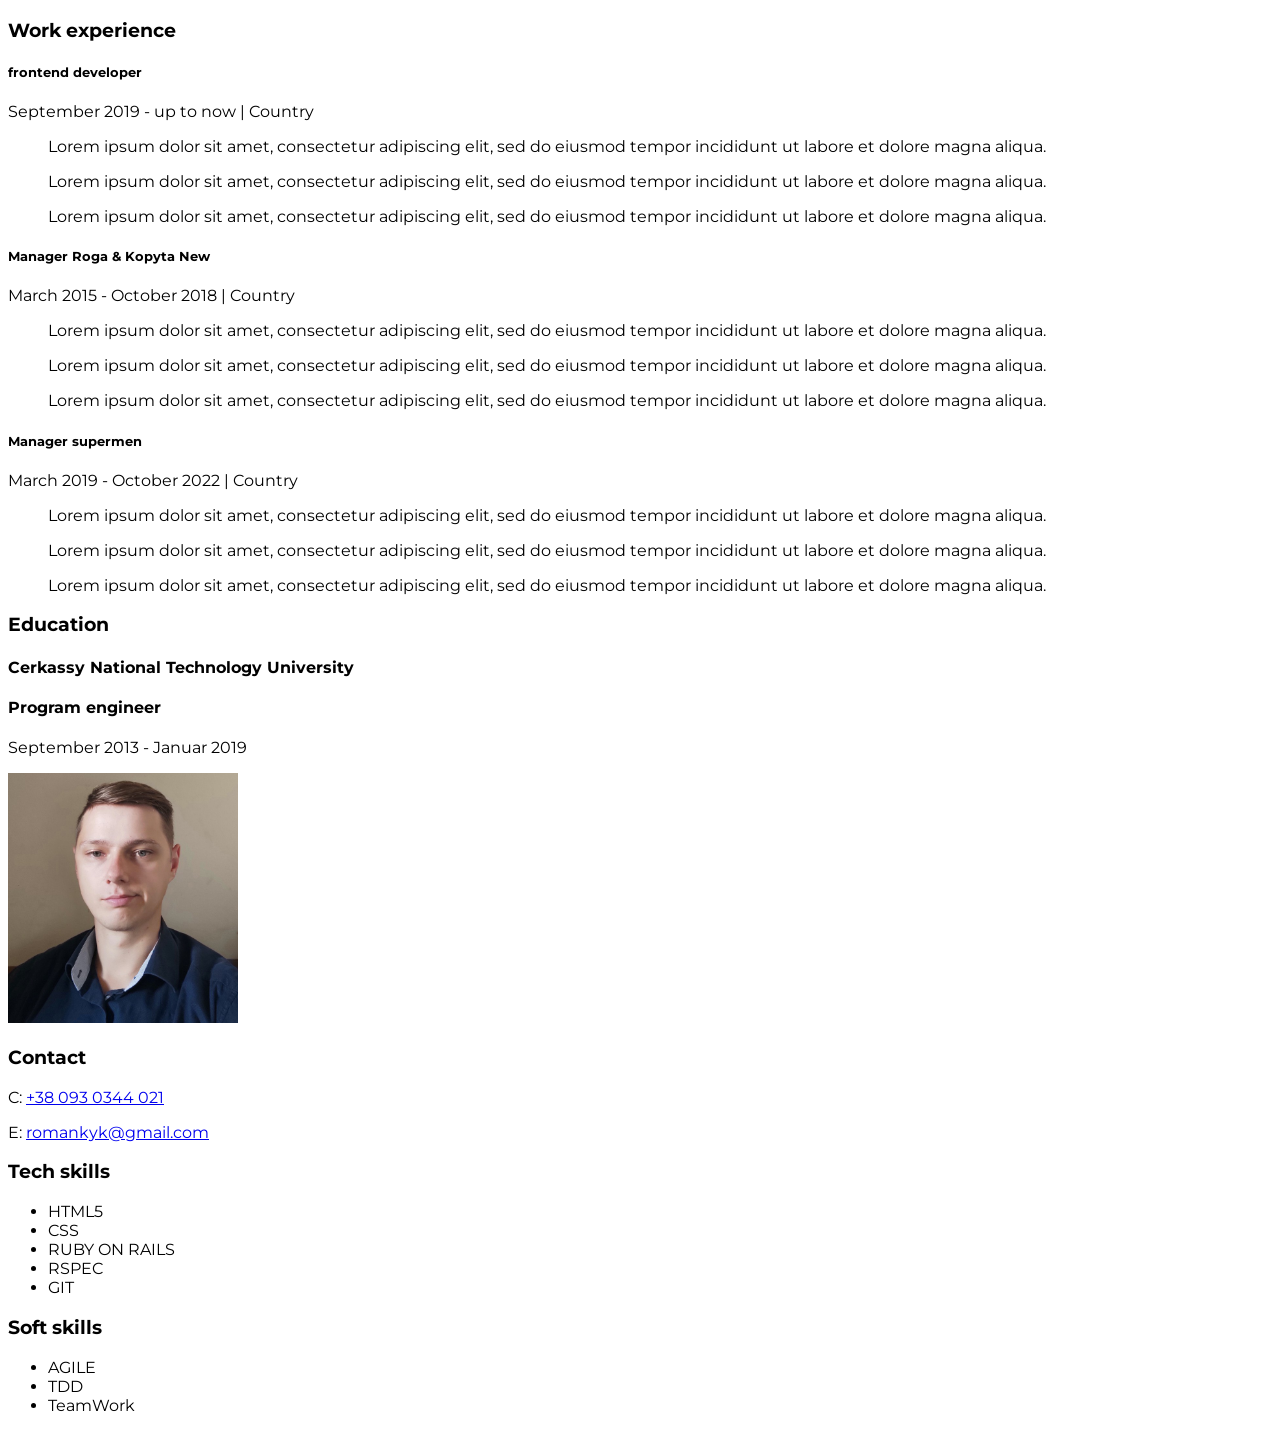
==== index.html @ 3b80d014 "create from scratch basic struture, my photo, base css" ====
<!doctype html>
<html lang="en">
<head>
    <meta charset="UTF-8">
    <meta name="viewport"
          content="width=device-width, user-scalable=no, initial-scale=1.0, maximum-scale=1.0, minimum-scale=1.0">
    <meta http-equiv="X-UA-Compatible" content="ie=edge">
    <title>Document</title>
    <link rel="preconnect" href="https://fonts.googleapis.com">
    <link rel="preconnect" href="https://fonts.gstatic.com" crossorigin>
    <link href="https://fonts.googleapis.com/css2?family=Montserrat:wght@400;700&display=swap" rel="stylesheet">
    <link  rel="stylesheet" href="style/styles.css">
</head>
<body>
<! main>
<div>
    <! main contant>
    <div>
        <! --Work-->
        <div>
            <h3>Work experience</h3>
            <! --company1-- >
            <div>
                <h5>frontend developer</h5>
                <p>September 2019 - up to now   |  Country</p>
                <ul>Lorem ipsum dolor sit amet, consectetur adipiscing elit, sed do eiusmod tempor incididunt ut labore et dolore magna aliqua. </ul>
                <ul>Lorem ipsum dolor sit amet, consectetur adipiscing elit, sed do eiusmod tempor incididunt ut labore et dolore magna aliqua. </ul>
                <ul>Lorem ipsum dolor sit amet, consectetur adipiscing elit, sed do eiusmod tempor incididunt ut labore et dolore magna aliqua. </ul>
            </div>
            <! --company2-- >
            <div>
                <h5>Manager Roga & Kopyta New</h5>
                <p>March 2015 - October 2018   |   Country</p>
                <ul>Lorem ipsum dolor sit amet, consectetur adipiscing elit, sed do eiusmod tempor incididunt ut labore et dolore magna aliqua. </ul>
                <ul>Lorem ipsum dolor sit amet, consectetur adipiscing elit, sed do eiusmod tempor incididunt ut labore et dolore magna aliqua. </ul>
                <ul>Lorem ipsum dolor sit amet, consectetur adipiscing elit, sed do eiusmod tempor incididunt ut labore et dolore magna aliqua. </ul>
            </div>
            <! --company2-- >
            <div>
                <h5>Manager supermen</h5>
                <p>March 2019 - October 2022   |   Country</p>
                <ul>Lorem ipsum dolor sit amet, consectetur adipiscing elit, sed do eiusmod tempor incididunt ut labore et dolore magna aliqua. </ul>
                <ul>Lorem ipsum dolor sit amet, consectetur adipiscing elit, sed do eiusmod tempor incididunt ut labore et dolore magna aliqua. </ul>
                <ul>Lorem ipsum dolor sit amet, consectetur adipiscing elit, sed do eiusmod tempor incididunt ut labore et dolore magna aliqua. </ul>
            </div>
        </div>
        <! --Education-->
        <div>
            <h3>Education</h3>
            <h4>Cerkassy National Technology University</h4>
            <h4>Program engineer</h4>
            <p>September 2013 - Januar 2019</p>

        </div>
    </div>
    <! --sidebar-->
    <aside>
        <img src="me.png" alt="my photo" width="230" height="250">
        <! --Contact-->
        <div>
            <h3>Contact</h3>
                <p>C: <a href="tel:+380930344021"> +38 093 0344 021 </a></p>
                <p>E: <a href="mailto:romankyk@gmail.com"> romankyk@gmail.com </a></p>
        </div>
        <! --Tech skills-->
        <div>
            <h3>Tech skills</h3>
            <ul>
                <li>HTML5</li>
                <li>CSS</li>
                <li>RUBY ON RAILS</li>
                <li>RSPEC</li>
                <li>GIT</li>
            </ul>
        </div>
        <! --Soft skills-->
        <div>
            <h3>Soft skills</h3>
            <ul>
                <li>AGILE</li>
                <li>TDD</li>
                <li>TeamWork</li>
            </ul>
        </div>
    </aside>
</div>
</body>
</html>
---- style/styles.css ----
body{
    font-family: 'Montserrat', sans-serif;
}
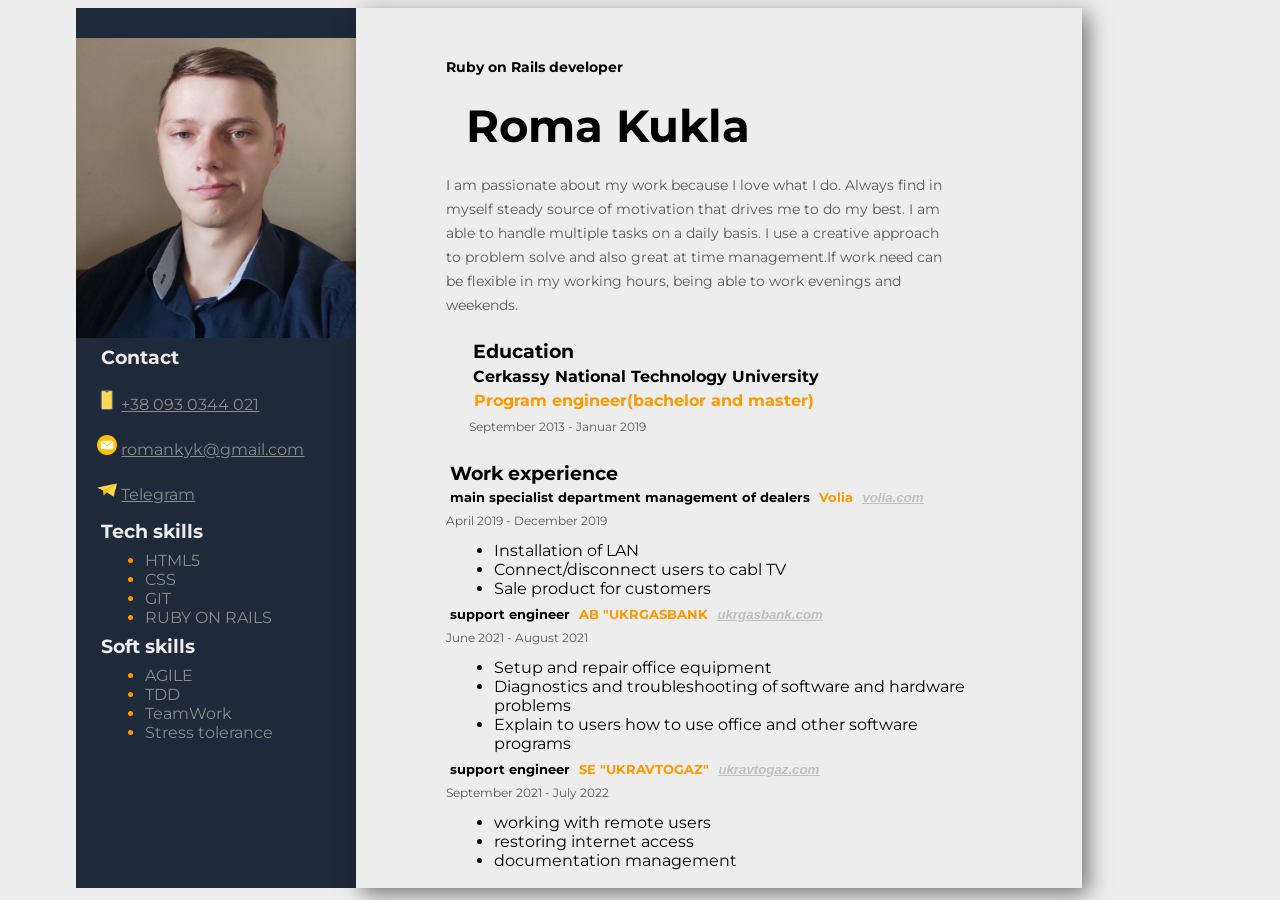
==== commit a860c707: "finish summary" ====
--- a/index.html
+++ b/index.html
@@ -12,74 +12,111 @@
     <link  rel="stylesheet" href="style/styles.css">
 </head>
 <body>
-<! main>
-<div>
-    <! main contant>
-    <div>
+<! --main-->
+<div class="main">
+    <! --main content-->
+    <div class="main_content" >
+        <! --about_me-->
+        <div class="about">
+            <h2 class="about_position">Ruby on Rails developer</h2>
+            <h3 class="about_name">Roma Kukla</h3>
+            <text class="about_description">
+                I am passionate about my work because I love what I do. Always find in myself steady source of motivation
+                that drives me to do my best. I am able to handle multiple tasks on a daily basis. I use a creative approach to problem solve and also
+                great at time management.If work need can be flexible in my working hours, being able to work evenings and weekends.
+            </text>
+        </div>
+        <! --Education-->
+        <div class="education">
+            <h3>Education</h3>
+            <h4>Cerkassy National Technology University</h4>
+            <h4 class="main_title">Program engineer<span>(bachelor and master)</span></h4>
+            <p class="date">September 2013 - Januar 2019</p>
+        </div>
         <! --Work-->
-        <div>
+        <div class="work">
             <h3>Work experience</h3>
             <! --company1-- >
             <div>
-                <h5>frontend developer</h5>
-                <p>September 2019 - up to now   |  Country</p>
-                <ul>Lorem ipsum dolor sit amet, consectetur adipiscing elit, sed do eiusmod tempor incididunt ut labore et dolore magna aliqua. </ul>
-                <ul>Lorem ipsum dolor sit amet, consectetur adipiscing elit, sed do eiusmod tempor incididunt ut labore et dolore magna aliqua. </ul>
-                <ul>Lorem ipsum dolor sit amet, consectetur adipiscing elit, sed do eiusmod tempor incididunt ut labore et dolore magna aliqua. </ul>
+                <h5>
+                    main specialist department management of dealers
+                    <span class="main_title">Volia</span>
+                    <a class="link" href="https://volia.com/?partner=organic_search&utm_source=google&utm_medium=organic">volia.com</a>
+                </h5>
+                <p class="date">April 2019 - December 2019 </p>
+                <ul>
+                    <li>Installation of LAN</li>
+                    <li>Connect/disconnect users to cabl TV</li>
+                    <li>Sale product for customers</li>
+                </ul>
             </div>
             <! --company2-- >
             <div>
-                <h5>Manager Roga & Kopyta New</h5>
-                <p>March 2015 - October 2018   |   Country</p>
-                <ul>Lorem ipsum dolor sit amet, consectetur adipiscing elit, sed do eiusmod tempor incididunt ut labore et dolore magna aliqua. </ul>
-                <ul>Lorem ipsum dolor sit amet, consectetur adipiscing elit, sed do eiusmod tempor incididunt ut labore et dolore magna aliqua. </ul>
-                <ul>Lorem ipsum dolor sit amet, consectetur adipiscing elit, sed do eiusmod tempor incididunt ut labore et dolore magna aliqua. </ul>
+                <h5>
+                    support engineer
+                    <span class="main_title">AB "UKRGASBANK</span>
+                    <a class="link" href="http://www.ukrgasbank.com/"> ukrgasbank.com </a>
+                </h5>
+                <p class="date">June 2021 - August 2021</p>
+                <ul>
+                    <li>Setup and repair office equipment</li>
+                    <li>Diagnostics and troubleshooting of software and hardware problems</li>
+                    <li>Explain to users how to use office and other software programs</li>
+                </ul>
             </div>
-            <! --company2-- >
+            <! --company3-- >
             <div>
-                <h5>Manager supermen</h5>
-                <p>March 2019 - October 2022   |   Country</p>
-                <ul>Lorem ipsum dolor sit amet, consectetur adipiscing elit, sed do eiusmod tempor incididunt ut labore et dolore magna aliqua. </ul>
-                <ul>Lorem ipsum dolor sit amet, consectetur adipiscing elit, sed do eiusmod tempor incididunt ut labore et dolore magna aliqua. </ul>
-                <ul>Lorem ipsum dolor sit amet, consectetur adipiscing elit, sed do eiusmod tempor incididunt ut labore et dolore magna aliqua. </ul>
+                <h5>
+                    support engineer
+                    <span class="main_title">SE "UKRAVTOGAZ"</span>
+                    <a class="link" href="http://ukravtogaz.com/">ukravtogaz.com</a>
+                </h5>
+                <p class="date">September 2021 - July 2022</p>
+                <ul>
+                    <li>working with remote users</li>
+                    <li>restoring internet access</li>
+                    <li>documentation management</li>
+                </ul>
             </div>
-        </div>
-        <! --Education-->
-        <div>
-            <h3>Education</h3>
-            <h4>Cerkassy National Technology University</h4>
-            <h4>Program engineer</h4>
-            <p>September 2013 - Januar 2019</p>
-
         </div>
     </div>
     <! --sidebar-->
     <aside>
-        <img src="me.png" alt="my photo" width="230" height="250">
+        <img src="me.png" alt="my photo" width="280" height="300">
         <! --Contact-->
-        <div>
-            <h3>Contact</h3>
-                <p>C: <a href="tel:+380930344021"> +38 093 0344 021 </a></p>
-                <p>E: <a href="mailto:romankyk@gmail.com"> romankyk@gmail.com </a></p>
+        <div class="sidebar_except_photo">
+            <h3 class="sidebar_title">Contact</h3>
+            <p>
+                <img src="img/phone.png" class="sidebar_icon">
+                <a href="tel:+380930344021" class="sidebar_data"> +38 093 0344 021 </a>
+            </p>
+            <p>
+                <img src="img/mail.png" class="sidebar_icon">
+                <a href="mailto:romankyk@gmail.com" class="sidebar_data"> romankyk@gmail.com </a>
+            </p>
+            <p>
+                <img src="img/telegram.png" class="sidebar_icon">
+                <a href="https://telegram.me/roman_kukla" class="sidebar_data">Telegram</a>
+            </p>
         </div>
         <! --Tech skills-->
-        <div>
-            <h3>Tech skills</h3>
-            <ul>
-                <li>HTML5</li>
-                <li>CSS</li>
-                <li>RUBY ON RAILS</li>
-                <li>RSPEC</li>
-                <li>GIT</li>
+        <div class="sidebar_except_photo">
+            <h3 class="sidebar_title">Tech skills</h3>
+            <ul class="sidebar_data">
+                <li class="sidebar_dot"><span class="sidebar_data">HTML5</span></li>
+                <li class="sidebar_dot"><span class="sidebar_data">CSS</span></li>
+                <li class="sidebar_dot"><span class="sidebar_data">GIT</span></li>
+                <li class="sidebar_dot"><span class="sidebar_data">RUBY ON RAILS</span></li>
             </ul>
         </div>
         <! --Soft skills-->
-        <div>
-            <h3>Soft skills</h3>
-            <ul>
-                <li>AGILE</li>
-                <li>TDD</li>
-                <li>TeamWork</li>
+        <div class="sidebar_except_photo">
+            <h3 class="sidebar_title">Soft skills</h3>
+            <ul class="sidebar_data">
+                <li class="sidebar_dot"><span class="sidebar_data">AGILE</span></li>
+                <li class="sidebar_dot"><span class="sidebar_data">TDD</span></li>
+                <li class="sidebar_dot"><span class="sidebar_data">TeamWork</span></li>
+                <li class="sidebar_dot"><span class="sidebar_data">Stress tolerance</span></li>
             </ul>
         </div>
     </aside>
--- a/style/styles.css
+++ b/style/styles.css
@@ -1,3 +1,91 @@
 body{
     font-family: 'Montserrat', sans-serif;
+    background-color: #ededed;
+
+}
+.main{
+    display: flex;
+    flex-direction: row-reverse;
+    /*width: 1200px; */
+    margin: auto;
+    width: 70%;
+}
+.main_content{
+    box-shadow: 6px 6px 20px rgba(0, 0, 0, 0.5);
+    padding: 10px 90px;
+}
+.main_title{
+    color: #ff9900;
+    margin: 5px;
+}
+.education{
+    margin: 23px
+}
+
+.about_position{
+    margin-top: 40px;
+    font-weight: bold;
+    font-size: 14px;
+}
+.about_name{
+    font-weight: bold;
+    font-size: 45px;
+        margin: 10px;
+    padding:10px;
+
+}
+.date,
+.about_description{
+    display: block;
+    width: 500px;
+    font-weight: 400;
+    font-size: 14px;
+    line-height: 24px;
+    color: #595959;
+}
+.date{
+    font-size: 12px;
+    padding: 0px;
+    margin: 0;
+}
+.link{
+    color: #bfbfbf;
+    font-style: italic;
+}
+h4, h3, h5{
+    margin:4px;
+}
+ul{
+    margin: 8px;
+}
+/*--------------------------ASIDE-----------------------------*/
+/*--------------------------ASIDE-----------------------------*/
+aside{
+    background-color:  #1E2939;
+    padding-top: 30px;
+}
+.sidebar_except_photo{
+    margin: auto;
+    width: 85%;
+}
+.sidebar_icon{
+    width: 20px;
+    height: 20px;
+    padding-top: 5px;
+}
+.sidebar_title{
+    color: #ededed;
+}
+
+.sidebar_data{
+    color: #8c8c8c;
+}
+.sidebar_contact{
+    margin-right: 7px;
+}
+.sidebar_dot{
+    color: #ff9900;
+}
+
+.work{
 }
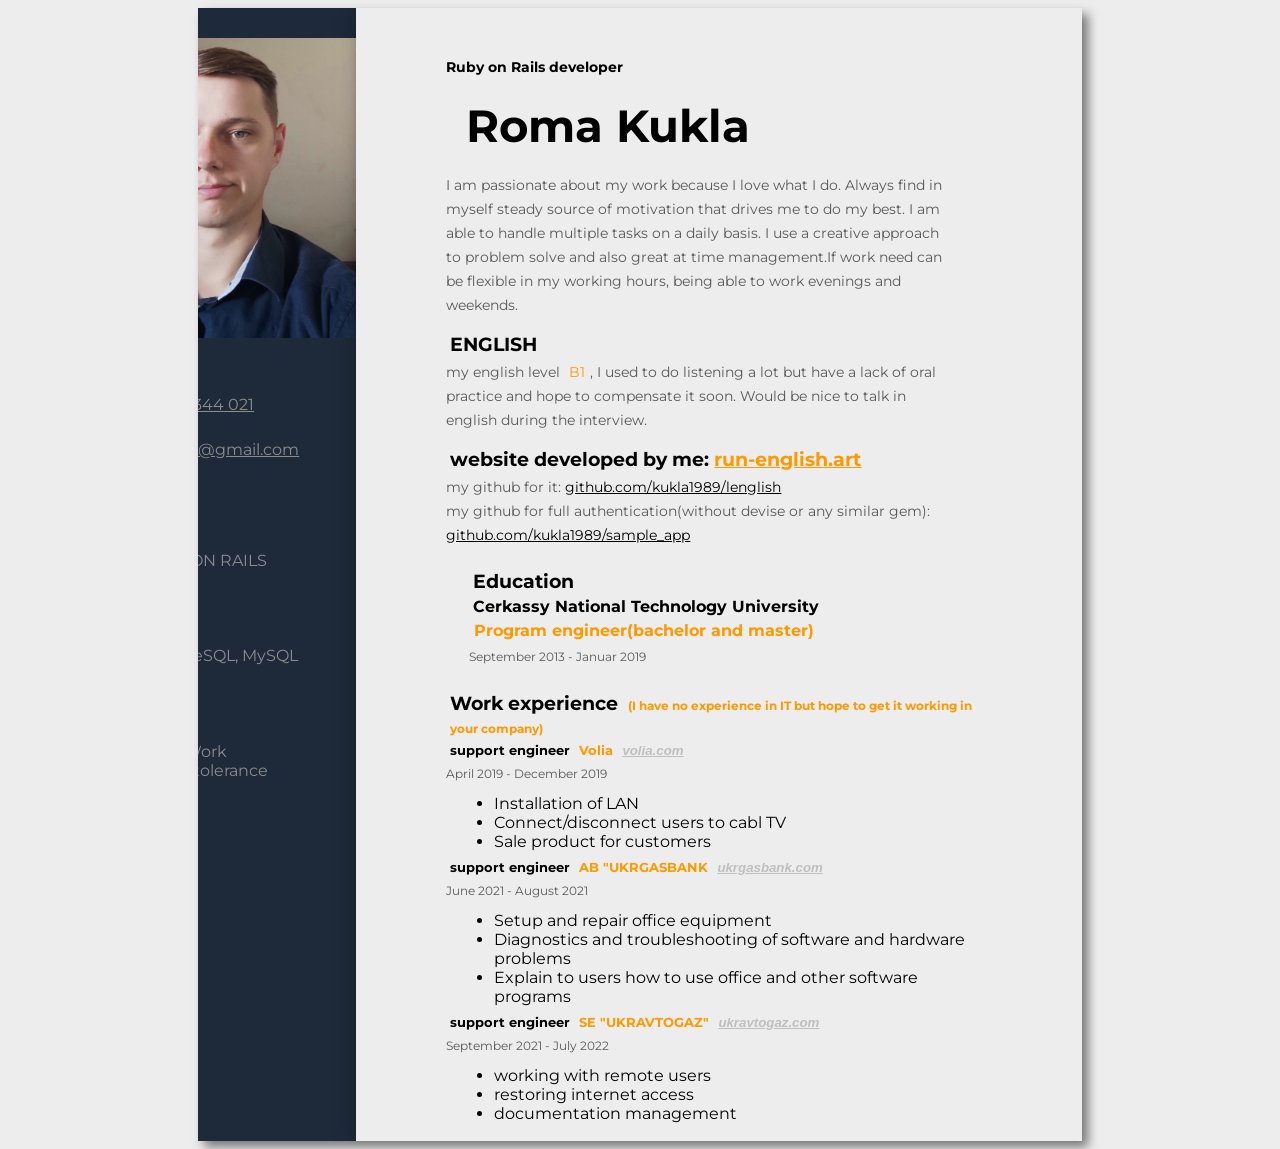
==== commit d1d9e1e2: "rename land.html to index.html" ====
--- a/index.html
+++ b/index.html
@@ -4,16 +4,19 @@
     <meta charset="UTF-8">
     <meta name="viewport"
           content="width=device-width, user-scalable=no, initial-scale=1.0, maximum-scale=1.0, minimum-scale=1.0">
+    <link rel="stylesheet" href="application.css" >
     <meta http-equiv="X-UA-Compatible" content="ie=edge">
-    <title>Document</title>
+    <title>Summary Roman Kukla</title>
     <link rel="preconnect" href="https://fonts.googleapis.com">
     <link rel="preconnect" href="https://fonts.gstatic.com" crossorigin>
     <link href="https://fonts.googleapis.com/css2?family=Montserrat:wght@400;700&display=swap" rel="stylesheet">
     <link  rel="stylesheet" href="style/styles.css">
+
 </head>
 <body>
+
 <! --main-->
-<div class="main">
+<div id="main">
     <! --main content-->
     <div class="main_content" >
         <! --about_me-->
@@ -26,20 +29,36 @@
                 great at time management.If work need can be flexible in my working hours, being able to work evenings and weekends.
             </text>
         </div>
-        <! --Education-->
-        <div class="education">
-            <h3>Education</h3>
-            <h4>Cerkassy National Technology University</h4>
-            <h4 class="main_title">Program engineer<span>(bachelor and master)</span></h4>
-            <p class="date">September 2013 - Januar 2019</p>
-        </div>
-        <! --Work-->
+      <! --english-->
+      <div style="margin-top:1em;margin-bottom: 1em;">
+        <h3> ENGLISH </h3>
+        <text class="about_description">
+          my english level <span class="main_title">B1</span>, I used to do listening a lot but have  a lack of oral
+          practice and hope to compensate it soon. Would be nice to talk in english during the interview.
+        </text>
+      </div>
+      <h3>website developed by me:<a class="main_title" href="http://www.run-english.art">run-english.art</a> </h3>
+      <text class="about_description">my github for it: <a style="color:black;" href="https://github.com/kukla1989/lenglish">
+          github.com/kukla1989/lenglish</a><br>
+      my github for full authentication(without devise or any similar gem):  <a style="color:black;"
+               href="https://github.com/kukla1989/sample_app">github.com/kukla1989/sample_app</a> </text>
+
+      <! --Education-->
+      <div class="education">
+        <h3>Education</h3>
+        <h4>Cerkassy National Technology University</h4>
+        <h4 class="main_title">Program engineer<span>(bachelor and master)</span></h4>
+        <p class="date">September 2013 - Januar 2019</p>
+      </div>
+
+      <! --Work-->
         <div class="work">
-            <h3>Work experience</h3>
+            <h3>Work experience <span class="main_title" style="font-size:0.65em;">(I have no experience in IT but hope to get it
+              working in your company)</span> </h3>
             <! --company1-- >
             <div>
                 <h5>
-                    main specialist department management of dealers
+                  support engineer
                     <span class="main_title">Volia</span>
                     <a class="link" href="https://volia.com/?partner=organic_search&utm_source=google&utm_medium=organic">volia.com</a>
                 </h5>
@@ -82,20 +101,20 @@
     </div>
     <! --sidebar-->
     <aside>
-        <img src="me.png" alt="my photo" width="280" height="300">
+        <img src="images/me.png" alt="my photo" height="300" width="280" style="margin-left: 0.35em;">
         <! --Contact-->
         <div class="sidebar_except_photo">
             <h3 class="sidebar_title">Contact</h3>
             <p>
-                <img src="img/phone.png" class="sidebar_icon">
+                <img src="images/phone.png" alt="phone.ico" class="sidebar_icon">
                 <a href="tel:+380930344021" class="sidebar_data"> +38 093 0344 021 </a>
             </p>
             <p>
-                <img src="img/mail.png" class="sidebar_icon">
+                <img src="images/mail.png" alt="mail.ico" class="sidebar_icon">
                 <a href="mailto:romankyk@gmail.com" class="sidebar_data"> romankyk@gmail.com </a>
             </p>
             <p>
-                <img src="img/telegram.png" class="sidebar_icon">
+                <img src="images/telegram.png" alt="telegram.ico" class="sidebar_icon">
                 <a href="https://telegram.me/roman_kukla" class="sidebar_data">Telegram</a>
             </p>
         </div>
@@ -103,10 +122,12 @@
         <div class="sidebar_except_photo">
             <h3 class="sidebar_title">Tech skills</h3>
             <ul class="sidebar_data">
+                <li class="sidebar_dot"><span class="sidebar_data">RUBY ON RAILS</span></li>
+                <li class="sidebar_dot"><span class="sidebar_data">JS</span></li>
                 <li class="sidebar_dot"><span class="sidebar_data">HTML5</span></li>
                 <li class="sidebar_dot"><span class="sidebar_data">CSS</span></li>
                 <li class="sidebar_dot"><span class="sidebar_data">GIT</span></li>
-                <li class="sidebar_dot"><span class="sidebar_data">RUBY ON RAILS</span></li>
+                <li class="sidebar_dot"><span class="sidebar_data">PostgreSQL, MySQL</span></li>
             </ul>
         </div>
         <! --Soft skills-->
@@ -121,5 +142,13 @@
         </div>
     </aside>
 </div>
+    <script>
+      //element = document.getElementById("main")
+      if(screen.width > 800){
+          document.getElementById("main").style.width = "70%";
+      } else {
+         document.getElementById("main").style.width = "98%";
+      }
+    </script>
 </body>
 </html>
--- a/application.css
+++ b/application.css
@@ -0,0 +1,118 @@
+/*
+ * This is a manifest file that'll be compiled into application.css, which will include all the files
+ * listed below.
+ *
+ * Any CSS (and SCSS, if configured) file within this directory, lib/assets/stylesheets, or any plugin's
+ * vendor/assets/stylesheets directory can be referenced here using a relative path.
+ *
+ * You're free to add application-wide styles to this file and they'll appear at the bottom of the
+ * compiled file so the styles you add here take precedence over styles defined in any other CSS
+ * files in this directory. Styles in this file should be added after the last require_* statement.
+ * It is generally better to create a new file per style scope.
+ *
+ *= require_tree .
+ *= require_self
+ */
+body{
+    font-family: 'Montserrat', sans-serif;
+    background-color: #ededed;
+
+    overflow-x: scroll;
+
+}
+#main{
+
+    display: flex;
+    flex-direction: row-reverse;
+
+    margin: auto;
+
+    overflow-x: scroll;
+    box-shadow: 6px 6px 10px rgba(0, 0, 0, 0.5);
+}
+.main_content{
+
+
+    padding: 10px 90px;
+
+}
+aside{
+
+    background-color:  #1E2939;
+    padding-top: 30px;
+}
+
+.main_title{
+    color: #ff9900;
+    margin: 5px;
+}
+.education{
+    margin: 23px;
+    margin-left: 0;
+}
+
+.about_position{
+    margin-top: 40px;
+    font-weight: bold;
+    font-size: 14px;
+}
+.about_name{
+    font-weight: bold;
+    font-size: 45px;
+        margin: 10px;
+    padding:10px;
+
+}
+.date,
+.about_description{
+    display: block;
+    width: 500px;
+    font-weight: 400;
+    font-size: 14px;
+    line-height: 24px;
+    color: #595959;
+}
+.date{
+    font-size: 12px;
+    padding: 0px;
+    margin: 0;
+}
+.link{
+    color: #bfbfbf;
+    font-style: italic;
+}
+h4, h3, h5{
+    margin:4px;
+}
+
+ul{
+    margin: 8px;
+}
+/*--------------------------ASIDE-----------------------------*/
+/*--------------------------ASIDE-----------------------------*/
+
+.sidebar_except_photo{
+    margin: auto;
+    width: 85%;
+}
+.sidebar_icon{
+    width: 20px;
+    height: 20px;
+    padding-top: 5px;
+}
+.sidebar_title{
+    color: #ededed;
+}
+
+.sidebar_data{
+    color: #8c8c8c;
+}
+.sidebar_contact{
+    margin-right: 7px;
+}
+.sidebar_dot{
+    color: #ff9900;
+}
+
+.work{
+}
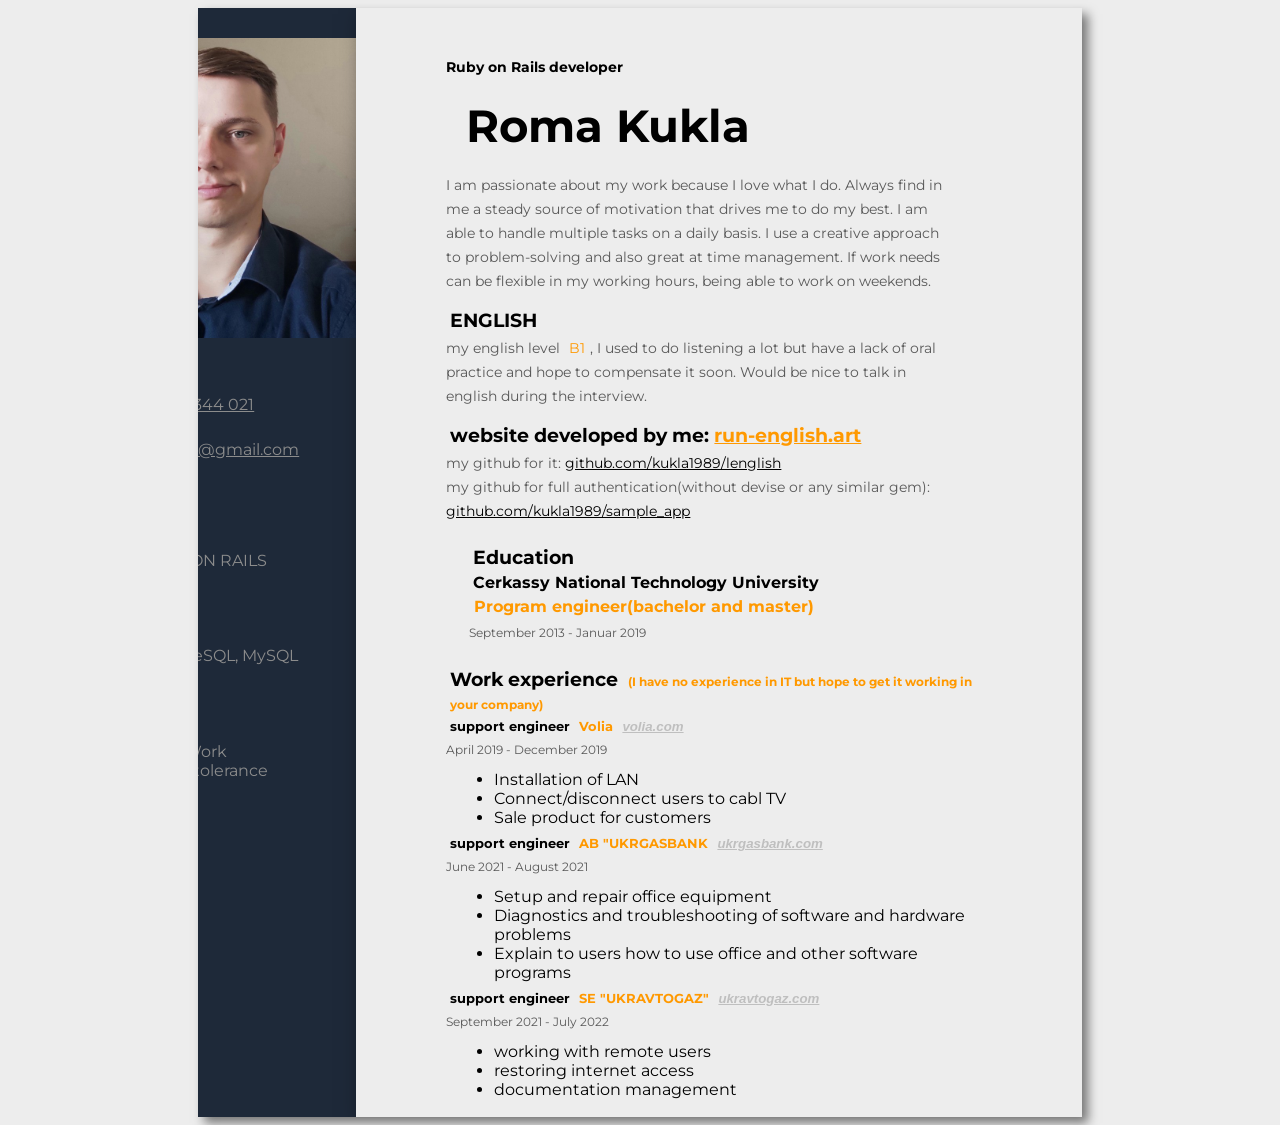
==== commit d77ebd8a: "fix mistakes" ====
--- a/index.html
+++ b/index.html
@@ -24,9 +24,7 @@
             <h2 class="about_position">Ruby on Rails developer</h2>
             <h3 class="about_name">Roma Kukla</h3>
             <text class="about_description">
-                I am passionate about my work because I love what I do. Always find in myself steady source of motivation
-                that drives me to do my best. I am able to handle multiple tasks on a daily basis. I use a creative approach to problem solve and also
-                great at time management.If work need can be flexible in my working hours, being able to work evenings and weekends.
+                I am passionate about my work because I love what I do. Always find in me a steady source of motivation that drives me to do my best. I am able to handle multiple tasks on a daily basis. I use a creative approach to problem-solving and also great at time management. If work needs can be flexible in my working hours, being able to work on weekends.
             </text>
         </div>
       <! --english-->
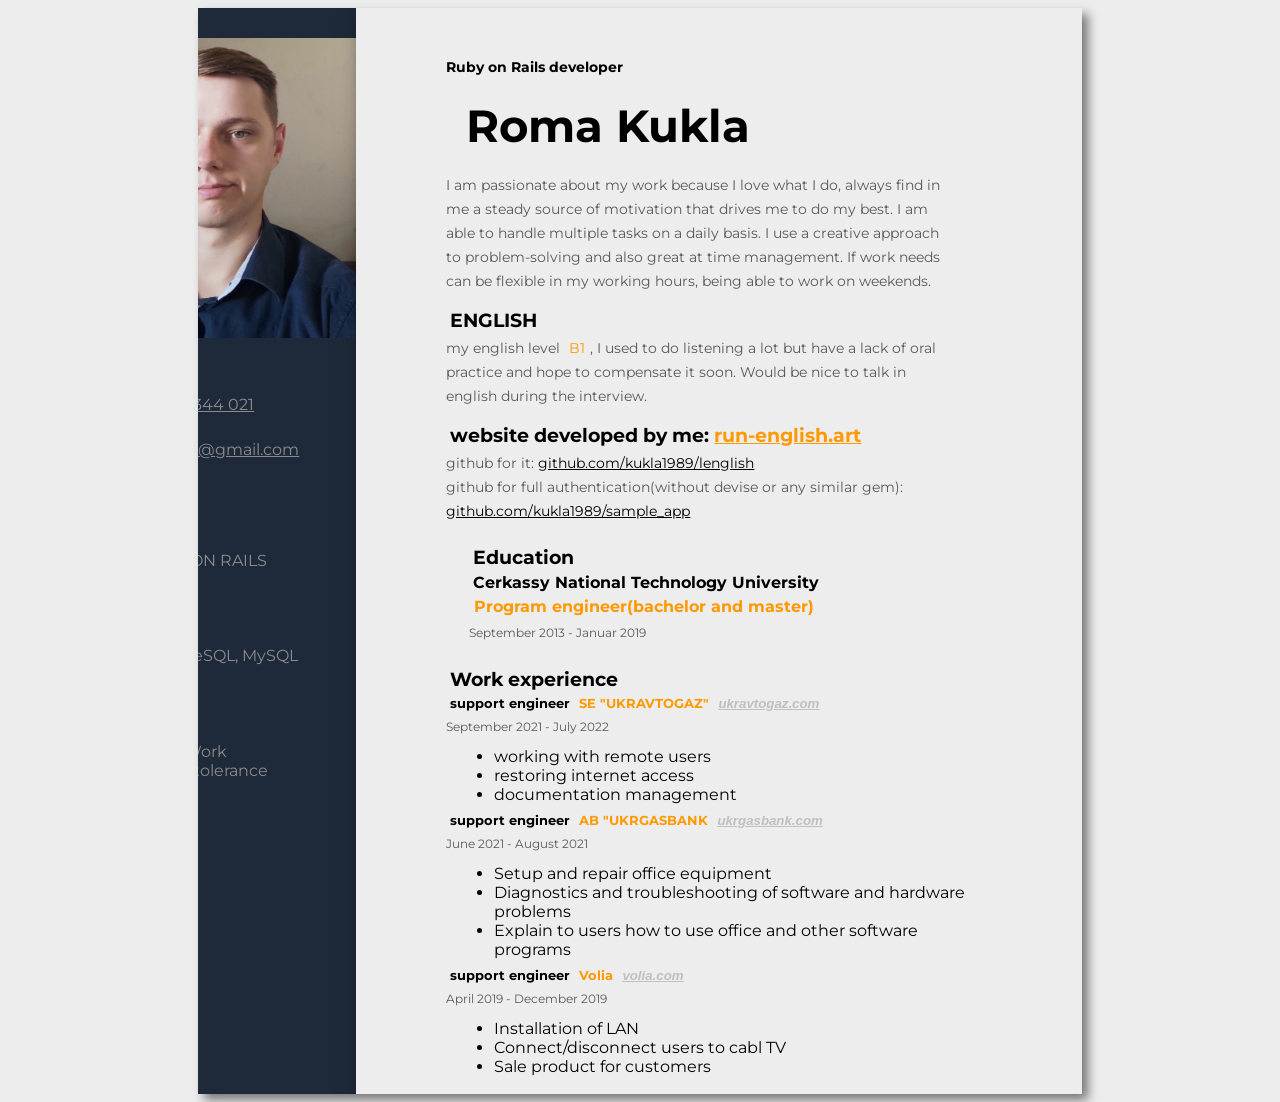
==== commit 0f645de1: "refactor code" ====
--- a/index.html
+++ b/index.html
@@ -24,7 +24,7 @@
             <h2 class="about_position">Ruby on Rails developer</h2>
             <h3 class="about_name">Roma Kukla</h3>
             <text class="about_description">
-                I am passionate about my work because I love what I do. Always find in me a steady source of motivation that drives me to do my best. I am able to handle multiple tasks on a daily basis. I use a creative approach to problem-solving and also great at time management. If work needs can be flexible in my working hours, being able to work on weekends.
+                I am passionate about my work because I love what I do, always find in me a steady source of motivation that drives me to do my best. I am able to handle multiple tasks on a daily basis. I use a creative approach to problem-solving and also great at time management. If work needs can be flexible in my working hours, being able to work on weekends.
             </text>
         </div>
       <! --english-->
@@ -36,9 +36,9 @@
         </text>
       </div>
       <h3>website developed by me:<a class="main_title" href="http://www.run-english.art">run-english.art</a> </h3>
-      <text class="about_description">my github for it: <a style="color:black;" href="https://github.com/kukla1989/lenglish">
+      <text class="about_description">github for it: <a style="color:black;" href="https://github.com/kukla1989/lenglish">
           github.com/kukla1989/lenglish</a><br>
-      my github for full authentication(without devise or any similar gem):  <a style="color:black;"
+      github for full authentication(without devise or any similar gem):  <a style="color:black;"
                href="https://github.com/kukla1989/sample_app">github.com/kukla1989/sample_app</a> </text>
 
       <! --Education-->
@@ -51,23 +51,22 @@
 
       <! --Work-->
         <div class="work">
-            <h3>Work experience <span class="main_title" style="font-size:0.65em;">(I have no experience in IT but hope to get it
-              working in your company)</span> </h3>
-            <! --company1-- >
+            <h3>Work experience <span class="main_title" style="font-size:0.65em;"></span> </h3>
+            <! --company 1-- >
             <div>
                 <h5>
-                  support engineer
-                    <span class="main_title">Volia</span>
-                    <a class="link" href="https://volia.com/?partner=organic_search&utm_source=google&utm_medium=organic">volia.com</a>
+                    support engineer
+                    <span class="main_title">SE "UKRAVTOGAZ"</span>
+                    <a class="link" href="http://ukravtogaz.com/">ukravtogaz.com</a>
                 </h5>
-                <p class="date">April 2019 - December 2019 </p>
+                <p class="date">September 2021 - July 2022</p>
                 <ul>
-                    <li>Installation of LAN</li>
-                    <li>Connect/disconnect users to cabl TV</li>
-                    <li>Sale product for customers</li>
+                    <li>working with remote users</li>
+                    <li>restoring internet access</li>
+                    <li>documentation management</li>
                 </ul>
             </div>
-            <! --company2-- >
+            <! --company 2-- >
             <div>
                 <h5>
                     support engineer
@@ -81,18 +80,18 @@
                     <li>Explain to users how to use office and other software programs</li>
                 </ul>
             </div>
-            <! --company3-- >
+            <! --company 3-- >
             <div>
                 <h5>
                     support engineer
-                    <span class="main_title">SE "UKRAVTOGAZ"</span>
-                    <a class="link" href="http://ukravtogaz.com/">ukravtogaz.com</a>
+                    <span class="main_title">Volia</span>
+                    <a class="link" href="https://volia.com/?partner=organic_search&utm_source=google&utm_medium=organic">volia.com</a>
                 </h5>
-                <p class="date">September 2021 - July 2022</p>
+                <p class="date">April 2019 - December 2019 </p>
                 <ul>
-                    <li>working with remote users</li>
-                    <li>restoring internet access</li>
-                    <li>documentation management</li>
+                    <li>Installation of LAN</li>
+                    <li>Connect/disconnect users to cabl TV</li>
+                    <li>Sale product for customers</li>
                 </ul>
             </div>
         </div>
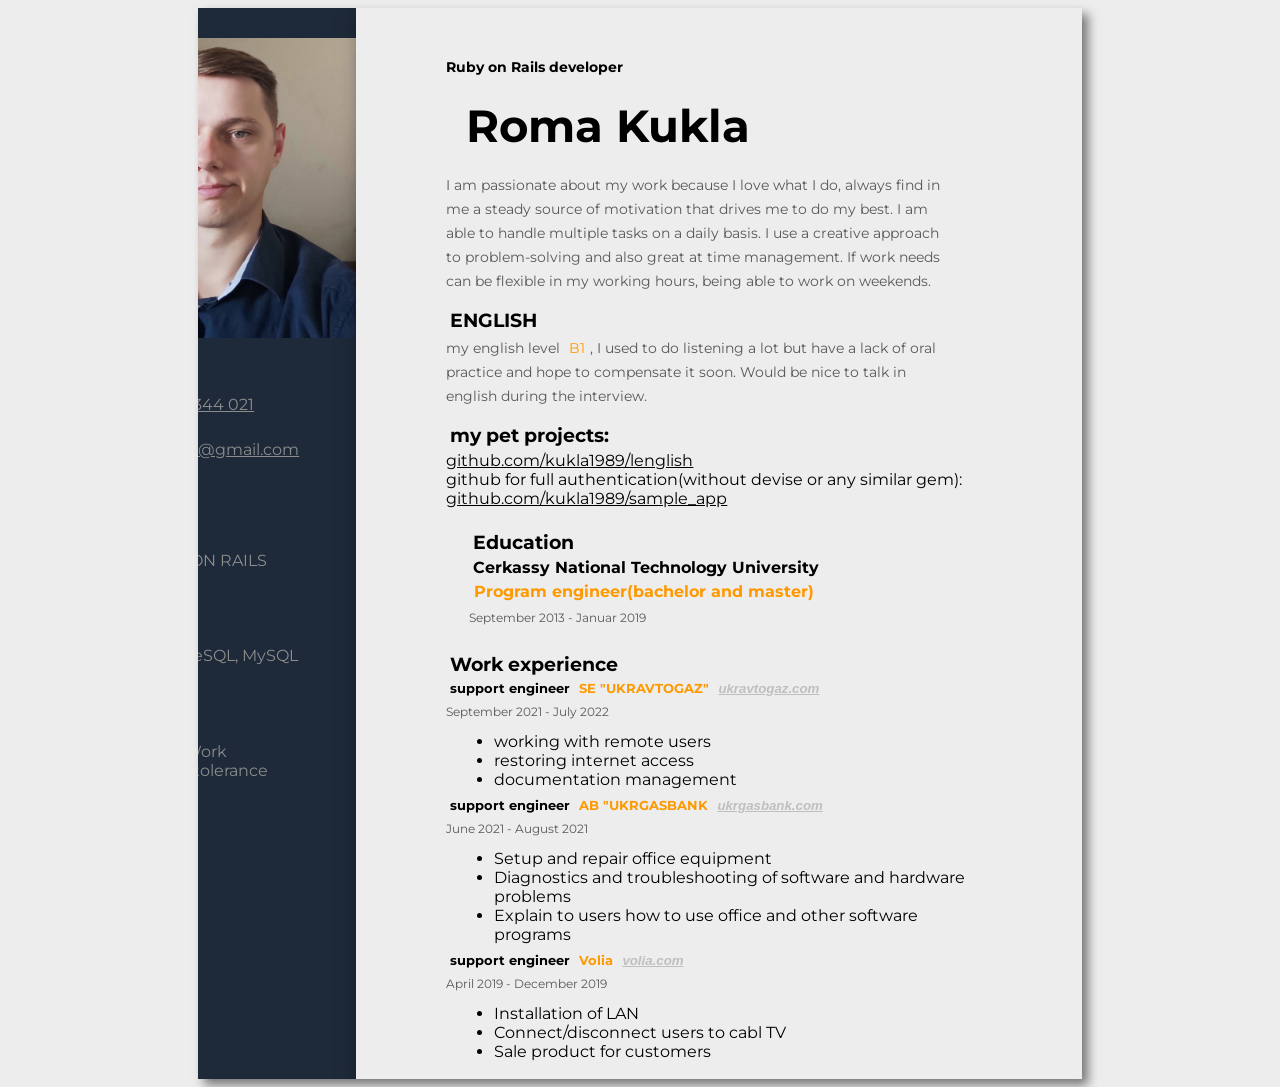
==== commit 7f6285a3: "delete link to run-english.art because currently un-deployed" ====
--- a/index.html
+++ b/index.html
@@ -35,13 +35,18 @@
           practice and hope to compensate it soon. Would be nice to talk in english during the interview.
         </text>
       </div>
-      <h3>website developed by me:<a class="main_title" href="http://www.run-english.art">run-english.art</a> </h3>
-      <text class="about_description">github for it: <a style="color:black;" href="https://github.com/kukla1989/lenglish">
-          github.com/kukla1989/lenglish</a><br>
-      github for full authentication(without devise or any similar gem):  <a style="color:black;"
-               href="https://github.com/kukla1989/sample_app">github.com/kukla1989/sample_app</a> </text>
+        <h3>my pet projects: </h3><a style="color:black;" href="https://github.com/kukla1989/lenglish">
+        github.com/kukla1989/lenglish</a><br>
+        github for full authentication(without devise or any similar gem):  <a style="color:black;"
+                                                                               href="https://github.com/kukla1989/sample_app">github.com/kukla1989/sample_app</a> </text>
+        <!--
+        <h3>my pet projects:<a class="main_title" href="http://www.run-english.art">run-english.art</a> </h3>
+<text class="about_description">github for it: <a style="color:black;" href="https://github.com/kukla1989/lenglish">
+  github.com/kukla1989/lenglish</a><br>
+  github for full authentication(without devise or any similar gem):  <a style="color:black;"
+                                                                         href="https://github.com/kukla1989/sample_app">github.com/kukla1989/sample_app</a> </text> -->
 
-      <! --Education-->
+        <! --Education-->
       <div class="education">
         <h3>Education</h3>
         <h4>Cerkassy National Technology University</h4>
